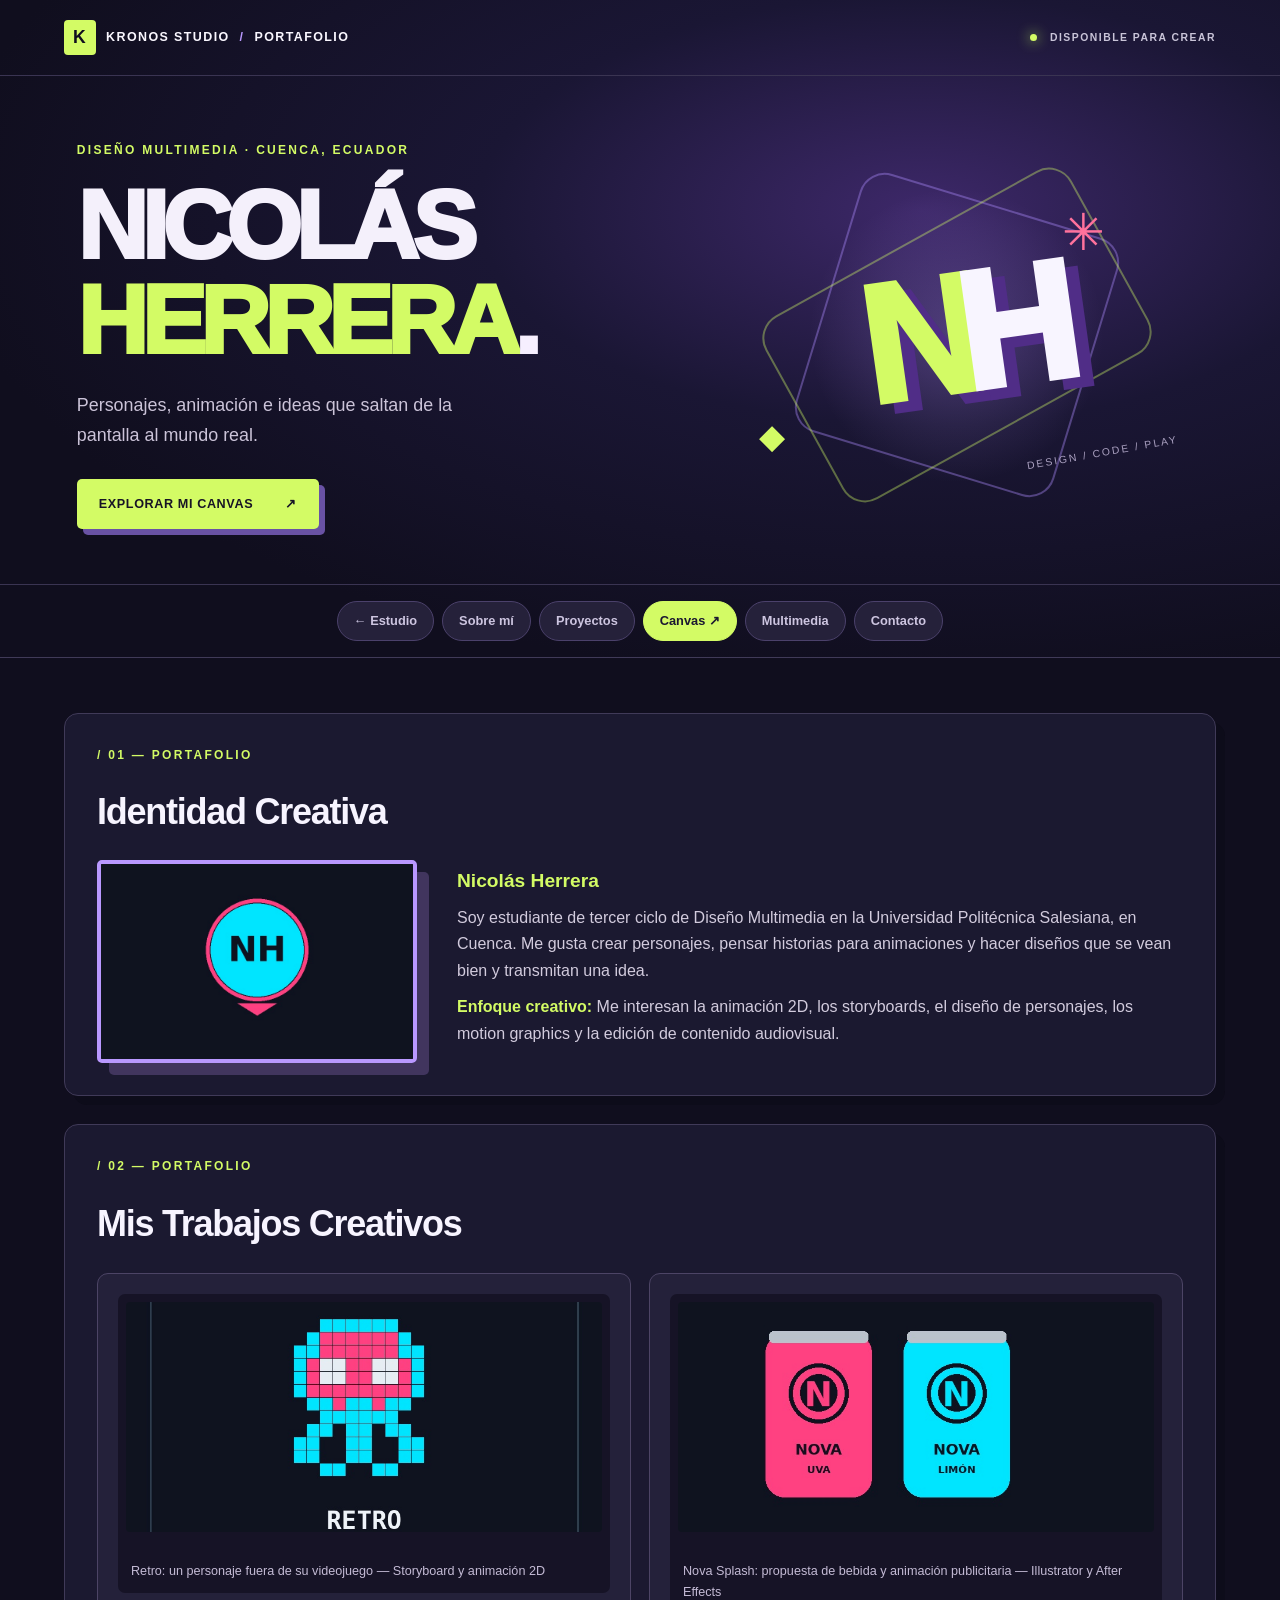
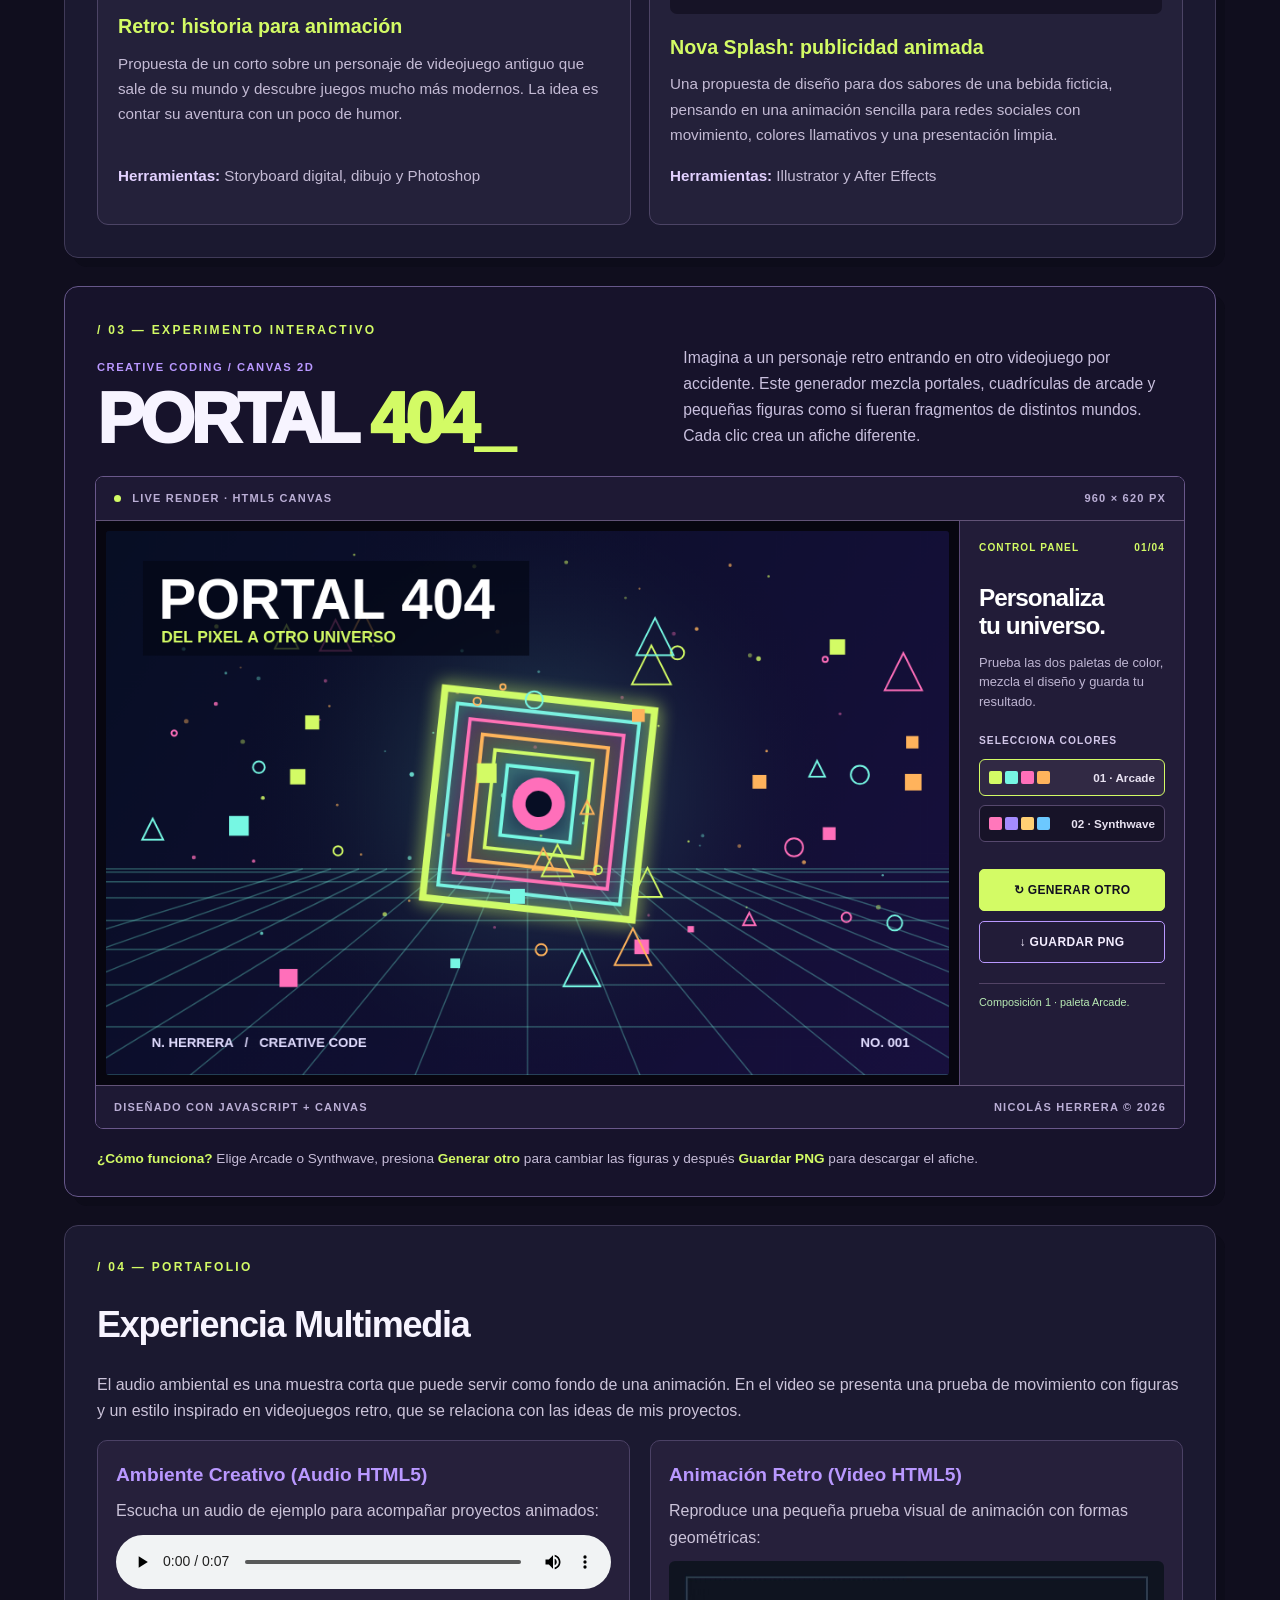
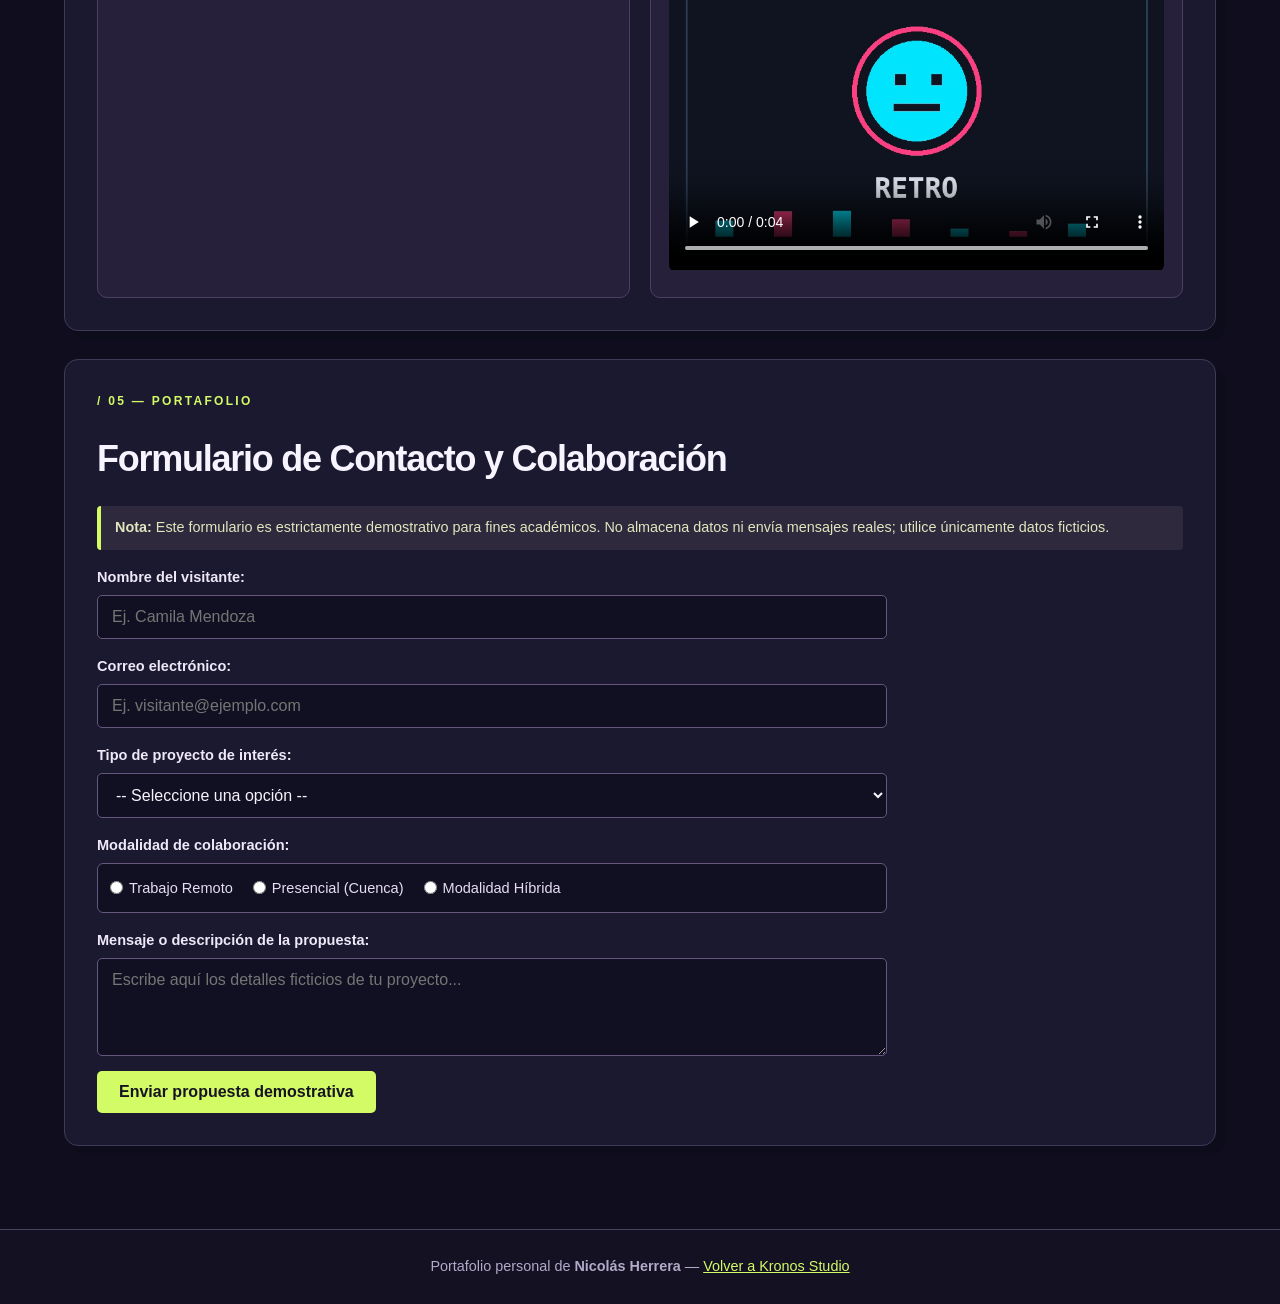
==== integrantes/nicolas/index.html @ 202b3aca "Add files via upload" ====
<!DOCTYPE html>
<html lang="es">
<head>
    <meta charset="UTF-8">
    <meta name="viewport" content="width=device-width, initial-scale=1.0">
    <meta name="description" content="Portafolio multimedia de Nicolás Herrera - Kronos Studio">
    <title>Nicolás Herrera | Kronos Studio</title>
    <link rel="stylesheet" href="../../estilos.css">
    <link rel="stylesheet" href="estilos-nicolas.css">
</head>
<body class="pagina-nicolas">

    <header class="hero-header" id="inicio">
        <div class="encabezado-superior">
            <a class="marca-estudio" href="../../index.html"><span class="marca-bloque">K</span> KRONOS STUDIO <span class="marca-separador">/</span> PORTAFOLIO</a>
            <span class="estado-creativo"><span class="punto-vivo"></span> DISPONIBLE PARA CREAR</span>
        </div>
        <div class="hero-contenido">
            <div class="hero-izquierda">
                <p class="eyebrow">DISEÑO MULTIMEDIA · CUENCA, ECUADOR</p>
                <h1>NICOLÁS<br><span>HERRERA<span class="punto-titulo">.</span></span></h1>
                <p class="bajada">Personajes, animación e ideas que saltan de la pantalla al mundo real.</p>
                <a class="boton-hero" href="#laboratorio-generativo">EXPLORAR MI CANVAS <span aria-hidden="true">↗</span></a>
            </div>
            <div class="hero-derecha" aria-hidden="true">
                <div class="orbita orbita-a"></div><div class="orbita orbita-b"></div>
                <div class="pixel-avatar">N<span>H</span></div>
                <span class="figura-flotante figura-uno">✳</span><span class="figura-flotante figura-dos">◆</span>
                <span class="marcador-sello">DESIGN / CODE / PLAY</span>
            </div>
        </div>
        <nav class="nav-bar" aria-label="Navegación personal">
            <a href="../../index.html">← Estudio</a>
            <a href="#identidad">Sobre mí</a>
            <a href="#proyectos">Proyectos</a>
            <a href="#laboratorio-generativo" class="nav-destacado">Canvas ↗</a>
            <a href="#multimedia">Multimedia</a>
            <a href="#contacto">Contacto</a>
        </nav>
    </header>

    <main class="container">

        <section id="identidad">
            <p class="seccion-numero">/ 01 — PORTAFOLIO</p>
            <h2>Identidad Creativa</h2>
            <div class="perfil-grid">
                <div>
                    <img src="imagenes/perfil.jpg" alt="Identidad gráfica geométrica con las iniciales NH de Nicolás Herrera">
                </div>
                <div>
                    <h3>Nicolás Herrera</h3>
                    <p>Soy estudiante de tercer ciclo de Diseño Multimedia en la Universidad Politécnica Salesiana, en Cuenca. Me gusta crear personajes, pensar historias para animaciones y hacer diseños que se vean bien y transmitan una idea.</p>
                    <p><strong>Enfoque creativo:</strong> Me interesan la animación 2D, los storyboards, el diseño de personajes, los motion graphics y la edición de contenido audiovisual.</p>
                </div>
            </div>
        </section>

        <section id="proyectos">
            <p class="seccion-numero">/ 02 — PORTAFOLIO</p>
            <h2>Mis Trabajos Creativos</h2>
            <div class="grid-cards">
                <article class="card">
                    <div>
                        <figure>
                            <img src="imagenes/proyecto1.jpg" alt="Ilustración de un personaje pixel art del concepto Retro">
                            <figcaption>Retro: un personaje fuera de su videojuego &mdash; Storyboard y animación 2D</figcaption>
                        </figure>
                        <h3>Retro: historia para animación</h3>
                        <p>Propuesta de un corto sobre un personaje de videojuego antiguo que sale de su mundo y descubre juegos mucho más modernos. La idea es contar su aventura con un poco de humor.</p>
                    </div>
                    <p><strong>Herramientas:</strong> Storyboard digital, dibujo y Photoshop</p>
                </article>

                <article class="card">
                    <div>
                        <figure>
                            <img src="imagenes/proyecto2.jpg" alt="Ilustración gráfica de dos latas de Nova Splash, una rosada y otra celeste">
                            <figcaption>Nova Splash: propuesta de bebida y animación publicitaria &mdash; Illustrator y After Effects</figcaption>
                        </figure>
                        <h3>Nova Splash: publicidad animada</h3>
                        <p>Una propuesta de diseño para dos sabores de una bebida ficticia, pensando en una animación sencilla para redes sociales con movimiento, colores llamativos y una presentación limpia.</p>
                    </div>
                    <p><strong>Herramientas:</strong> Illustrator y After Effects</p>
                </article>
            </div>
        </section>

        <section id="laboratorio-generativo" class="laboratorio">
            <div class="lab-intro">
                <div>
                    <p class="seccion-numero">/ 03 — EXPERIMENTO INTERACTIVO</p>
                    <span class="lab-etiqueta">CREATIVE CODING / CANVAS 2D</span>
                    <h2>PORTAL <span>404_</span></h2>
                </div>
                <p class="lab-descripcion">Imagina a un personaje retro entrando en otro videojuego por accidente. Este generador mezcla portales, cuadrículas de arcade y pequeñas figuras como si fueran fragmentos de distintos mundos. Cada clic crea un afiche diferente.</p>
            </div>
            <div class="lab-marco">
                <div class="canvas-superior"><span><span class="led"></span> LIVE RENDER · HTML5 CANVAS</span><span>960 × 620 PX</span></div>
                <div class="lab-grid">
                    <div class="canvas-area">
                        <canvas id="canvasNicolas" width="960" height="620" role="img" aria-label="Afiche generativo PORTAL 404 con cuadrículas, portales de neón, figuras geométricas y texto. Cambia al usar los botones.">Tu navegador no admite Canvas HTML5.</canvas>
                    </div>
                    <aside class="panel-creative" aria-label="Controles del generador">
                        <div class="panel-cabecera"><span>CONTROL PANEL</span><span>01/04</span></div>
                        <h3>Personaliza<br>tu universo.</h3>
                        <p>Prueba las dos paletas de color, mezcla el diseño y guarda tu resultado.</p>
                        <div class="selector-paleta"><span>SELECCIONA COLORES</span>
                            <button type="button" id="nicoPaleta1" class="paleta-opcion activa" aria-pressed="true"><span class="muestras muestras-1" aria-hidden="true"><i></i><i></i><i></i><i></i></span><span>01 · Arcade</span></button>
                            <button type="button" id="nicoPaleta2" class="paleta-opcion" aria-pressed="false"><span class="muestras muestras-2" aria-hidden="true"><i></i><i></i><i></i><i></i></span><span>02 · Synthwave</span></button>
                        </div>
                        <div class="acciones-lab">
                            <button type="button" id="nicoGenerar" class="boton-generar">↻ GENERAR OTRO</button>
                            <button type="button" id="nicoGuardar" class="boton-descargar">↓ GUARDAR PNG</button>
                        </div>
                        <p id="nicoEstado" class="estado-panel" role="status" aria-live="polite">Afiche listo para explorar.</p>
                    </aside>
                </div>
                <div class="canvas-inferior"><span>DISEÑADO CON JAVASCRIPT + CANVAS</span><span>NICOLÁS HERRERA © 2026</span></div>
            </div>
            <p class="lab-nota"><strong>¿Cómo funciona?</strong> Elige Arcade o Synthwave, presiona <strong>Generar otro</strong> para cambiar las figuras y después <strong>Guardar PNG</strong> para descargar el afiche.</p>
        </section>

        <section id="multimedia">
            <p class="seccion-numero">/ 04 — PORTAFOLIO</p>
            <h2>Experiencia Multimedia</h2>
            <p>El audio ambiental es una muestra corta que puede servir como fondo de una animación. En el video se presenta una prueba de movimiento con figuras y un estilo inspirado en videojuegos retro, que se relaciona con las ideas de mis proyectos.</p>

            <div class="media-grid">
                <div class="media-box">
                    <h3>Ambiente Creativo (Audio HTML5)</h3>
                    <p>Escucha un audio de ejemplo para acompañar proyectos animados:</p>
                    <audio controls>
                        <source src="audio/ambiente.wav" type="audio/wav">
                        Tu navegador no soporta el elemento de audio HTML5.
                    </audio>
                </div>

                <div class="media-box">
                    <h3>Animación Retro (Video HTML5)</h3>
                    <p>Reproduce una pequeña prueba visual de animación con formas geométricas:</p>
                    <video controls width="480">
                        <source src="videos/presentacion.webm" type="video/webm">
                        Tu navegador no soporta el elemento de video HTML5.
                    </video>
                </div>
            </div>
        </section>

        <section id="contacto">
            <p class="seccion-numero">/ 05 — PORTAFOLIO</p>
            <h2>Formulario de Contacto y Colaboración</h2>
            <p class="aviso-demo">
                <strong>Nota:</strong> Este formulario es estrictamente demostrativo para fines académicos.
                No almacena datos ni envía mensajes reales; utilice únicamente datos ficticios.
            </p>

            <form class="contact-form" action="#" method="get" onsubmit="alert('Formulario demostrativo validado correctamente.'); return false;">
                <div class="form-group">
                    <label for="nombre">Nombre del visitante:</label>
                    <input type="text" id="nombre" name="nombre" placeholder="Ej. Camila Mendoza" required>
                </div>

                <div class="form-group">
                    <label for="correo">Correo electrónico:</label>
                    <input type="email" id="correo" name="correo" placeholder="Ej. visitante@ejemplo.com" required>
                </div>

                <div class="form-group">
                    <label for="tipo-proyecto">Tipo de proyecto de interés:</label>
                    <select id="tipo-proyecto" name="tipo-proyecto" required>
                        <option value="">-- Seleccione una opción --</option>
                        <option value="motion">Animación y Motion Graphics</option>
                        <option value="ilustracion">Ilustración Digital y Arte Conceptual</option>
                        <option value="web">Diseño de Interfaz Web Multimedia</option>
                        <option value="audio-video">Producción Audiovisual y Sonora</option>
                    </select>
                </div>

                <div class="form-group">
                    <label>Modalidad de colaboración:</label>
                    <div class="radio-group">
                        <label class="radio-option">
                            <input type="radio" name="modalidad" value="remoto" required> Trabajo Remoto
                        </label>
                        <label class="radio-option">
                            <input type="radio" name="modalidad" value="presencial"> Presencial (Cuenca)
                        </label>
                        <label class="radio-option">
                            <input type="radio" name="modalidad" value="hibrido"> Modalidad Híbrida
                        </label>
                    </div>
                </div>

                <div class="form-group">
                    <label for="mensaje">Mensaje o descripción de la propuesta:</label>
                    <textarea id="mensaje" name="mensaje" rows="4" placeholder="Escribe aquí los detalles ficticios de tu proyecto..." required></textarea>
                </div>

                <button type="submit">Enviar propuesta demostrativa</button>
            </form>
        </section>

    </main>

    <footer>
        <p>Portafolio personal de <strong>Nicolás Herrera</strong> &mdash; <a href="../../index.html">Volver a Kronos Studio</a></p>
    </footer>

    <script src="canvas.js"></script>
</body>
</html>
---- estilos.css ----
* {
    box-sizing: border-box;
    margin: 0;
    padding: 0;
}
body {
    background-color: #0d1117;
    color: #e6edf3;
    font-family: 'Segoe UI', Roboto, Helvetica, Arial, sans-serif;
    line-height: 1.6;
}
.hero-header {
    background: linear-gradient(135deg, #161b22 0%, #1f2937 100%);
    border-bottom: 3px solid #00e5ff;
    padding: 40px 20px;
    text-align: center;
}
.hero-header h1 {
    font-size: 2.4rem;
    color: #00e5ff;
    letter-spacing: 1px;
    margin-bottom: 10px;
}
.hero-header p {
    max-width: 720px;
    margin: 0 auto 20px auto;
    color: #9ca3af;
    font-size: 1.05rem;
}
.nav-bar {
    display: flex;
    justify-content: center;
    flex-wrap: wrap;
    gap: 15px;
    margin-top: 15px;
}
.nav-bar a, .btn-link {
    display: inline-block;
    background-color: #00e5ff;
    color: #0d1117;
    text-decoration: none;
    font-weight: bold;
    padding: 10px 18px;
    border-radius: 6px;
    transition: background-color 0.2s ease, transform 0.2s ease;
}
.nav-bar a:hover, .btn-link:hover {
    background-color: #ff4081;
    color: #ffffff;
    transform: translateY(-2px);
}
.container {
    max-width: 1050px;
    margin: 0 auto;
    padding: 35px 20px;
}
section {
    background-color: #161b22;
    border: 1px solid #30363d;
    border-radius: 10px;
    padding: 28px;
    margin-bottom: 30px;
}
h2 {
    color: #ff4081;
    font-size: 1.6rem;
    margin-bottom: 15px;
    border-bottom: 1px solid #30363d;
    padding-bottom: 8px;
}
h3 {
    color: #00e676;
    font-size: 1.2rem;
    margin-bottom: 8px;
}
.banner-box {
    text-align: center;
    margin-top: 20px;
}
.banner-box img {
    max-width: 100%;
    height: auto;
    border-radius: 8px;
    border: 1px solid #30363d;
}
.grid-cards {
    display: grid;
    grid-template-columns: repeat(auto-fit, minmax(270px, 1fr));
    gap: 22px;
    margin-top: 20px;
}
.card {
    background-color: #0d1117;
    border: 1px solid #30363d;
    border-radius: 10px;
    padding: 20px;
    text-align: center;
    display: flex;
    flex-direction: column;
    justify-content: space-between;
}
.card img {
    width: 100%;
    height: 190px;
    object-fit: cover;
    border-radius: 8px;
    margin-bottom: 15px;
    border: 1px solid #30363d;
}
.card p {
    color: #9ca3af;
    margin-bottom: 16px;
    font-size: 0.95rem;
}
.perfil-grid {
    display: grid;
    grid-template-columns: repeat(auto-fit, minmax(260px, 1fr));
    gap: 24px;
    align-items: center;
}
.perfil-grid img {
    width: 100%;
    max-width: 320px;
    border-radius: 10px;
    border: 2px solid #00e5ff;
    display: block;
    margin: 0 auto;
}
figure {
    background-color: #0d1117;
    border: 1px solid #30363d;
    border-radius: 8px;
    padding: 15px;
    margin-bottom: 12px;
    text-align: center;
}
figure img {
    width: 100%;
    max-height: 220px;
    object-fit: cover;
    border-radius: 6px;
}
figcaption {
    color: #9ca3af;
    font-size: 0.85rem;
    margin-top: 8px;
}
.media-grid {
    display: grid;
    grid-template-columns: repeat(auto-fit, minmax(300px, 1fr));
    gap: 20px;
    margin-top: 15px;
}
.media-box {
    background-color: #0d1117;
    border: 1px solid #30363d;
    border-radius: 8px;
    padding: 18px;
}
audio, video {
    width: 100%;
    margin-top: 10px;
    border-radius: 6px;
}
.contact-form {
    display: flex;
    flex-direction: column;
    gap: 15px;
    margin-top: 15px;
}
.form-group {
    display: flex;
    flex-direction: column;
    gap: 6px;
}
.form-group label {
    font-weight: bold;
    color: #e6edf3;
}
input[type="text"],
input[type="email"],
select,
textarea {
    background-color: #0d1117;
    border: 1px solid #30363d;
    border-radius: 6px;
    color: #e6edf3;
    padding: 10px 12px;
    font-size: 1rem;
    font-family: inherit;
}
input:focus, select:focus, textarea:focus {
    outline: none;
    border-color: #00e5ff;
}
.radio-group {
    display: flex;
    flex-wrap: wrap;
    gap: 20px;
    background-color: #0d1117;
    border: 1px solid #30363d;
    padding: 12px;
    border-radius: 6px;
}
.radio-option {
    display: flex;
    align-items: center;
    gap: 6px;
    font-weight: normal !important;
}
button[type="submit"] {
    background-color: #00e676;
    color: #0d1117;
    border: none;
    padding: 12px 22px;
    font-size: 1rem;
    font-weight: bold;
    border-radius: 6px;
    cursor: pointer;
    align-self: flex-start;
}
button[type="submit"]:hover {
    background-color: #00c853;
}
.aviso-demo {
    background-color: #1f2937;
    border-left: 4px solid #ffab00;
    padding: 10px 14px;
    font-size: 0.9rem;
    color: #fcd34d;
    border-radius: 4px;
}
footer {
    background-color: #161b22;
    border-top: 1px solid #30363d;
    text-align: center;
    padding: 25px 20px;
    color: #8b949e;
    font-size: 0.9rem;
}
---- integrantes/nicolas/estilos-nicolas.css ----
/* PORTAFOLIO DE NICOLÁS - Identidad arcade editorial, independiente del diseño de Andrés */
:root{--nico-fondo:#100e1e;--nico-panel:#1b1930;--nico-tarjeta:#24213a;--nico-borde:#403a58;--nico-texto:#f5f3ff;--nico-apagado:#bdb6cd;--nico-lima:#d3fb65;--nico-lavanda:#b998ff;--nico-rosa:#ff729c}
html{scroll-behavior:smooth}
.pagina-nicolas{background:var(--nico-fondo);color:var(--nico-texto);font-family:'Trebuchet MS','Segoe UI',Arial,sans-serif;line-height:1.65}
.pagina-nicolas a{color:inherit}
.pagina-nicolas .hero-header{padding:0;background:radial-gradient(ellipse at 72% 32%,#3d2869 0%,#1a1634 34%,#100e1e 75%);border:none;border-bottom:1px solid var(--nico-borde);text-align:left;overflow:hidden}
.pagina-nicolas .encabezado-superior{padding:20px clamp(20px,5vw,70px);display:flex;align-items:center;justify-content:space-between;gap:15px;border-bottom:1px solid #3a3452}
.pagina-nicolas .marca-estudio{font-size:.78rem;text-decoration:none;font-weight:800;letter-spacing:1.4px;display:flex;align-items:center;gap:10px;color:#faf7ff}
.pagina-nicolas .marca-bloque{background:var(--nico-lima);color:#100e1e;padding:3px 9px;border-radius:4px;font-weight:900;font-size:1.1rem}
.pagina-nicolas .marca-separador{color:var(--nico-lavanda)}
.pagina-nicolas .estado-creativo{font-size:.65rem;color:#c9c4d8;letter-spacing:1.5px;white-space:nowrap;font-weight:700}
.pagina-nicolas .punto-vivo{display:inline-block;background:var(--nico-lima);width:7px;height:7px;border-radius:50%;margin-right:9px;box-shadow:0 0 13px #c6fa5a}
.pagina-nicolas .hero-contenido{max-width:1320px;min-height:490px;margin:auto;padding:65px 6% 55px;display:grid;grid-template-columns:1.1fr .9fr;align-items:center;gap:30px}
.pagina-nicolas .eyebrow,.pagina-nicolas .seccion-numero{font-size:.75rem;letter-spacing:2.3px;color:var(--nico-lima);font-weight:800;margin-bottom:17px}
.pagina-nicolas .hero-izquierda h1{font-size:clamp(3rem,7.6vw,7rem);letter-spacing:-.065em;line-height:.98;color:#f4f0fb;font-weight:1000;margin:0 0 23px}
.pagina-nicolas .hero-izquierda h1 span{color:var(--nico-lima)}
.pagina-nicolas .hero-izquierda h1 .punto-titulo{color:#f6efff}
.pagina-nicolas .hero-izquierda .bajada{font-size:1.12rem;max-width:440px;margin:0 0 28px;color:#cbc3d8}
.pagina-nicolas .boton-hero{display:inline-flex;align-items:center;justify-content:space-between;gap:32px;padding:15px 22px;background:var(--nico-lima);border-radius:5px;text-decoration:none;color:#171425;font-size:.79rem;font-weight:900;letter-spacing:.6px;box-shadow:6px 6px 0 #6952a4;transition:transform .2s}
.pagina-nicolas .boton-hero:hover{transform:translate(-2px,-2px)}
.pagina-nicolas .hero-derecha{position:relative;min-height:360px;display:grid;place-items:center;isolation:isolate}
.pagina-nicolas .hero-derecha:before{content:'';position:absolute;width:315px;height:315px;background:radial-gradient(circle,#b998ff43 0%,transparent 66%);z-index:-1}
.pagina-nicolas .orbita{border:2px solid #ab89fa66;position:absolute;transform:rotate(17deg);border-radius:26px}
.pagina-nicolas .orbita-a{width:270px;height:270px}.pagina-nicolas .orbita-b{width:350px;height:210px;transform:rotate(-29deg);border-color:#d3fb6560}
.pagina-nicolas .pixel-avatar{font-weight:1000;letter-spacing:-.14em;line-height:1;text-shadow:13px 11px 0 #502d87;font-size:clamp(7.5rem,13vw,13rem);color:#d3fb65;transform:rotate(-8deg)}
.pagina-nicolas .pixel-avatar span{color:#f8f5ff}
.pagina-nicolas .figura-flotante{position:absolute;font-size:3.2rem;color:var(--nico-rosa)}
.pagina-nicolas .figura-uno{top:10%;right:20%}.pagina-nicolas .figura-dos{bottom:14%;left:10%;font-size:2.1rem;color:var(--nico-lima)}
.pagina-nicolas .marcador-sello{position:absolute;right:5%;bottom:15%;transform:rotate(-10deg);font-size:.65rem;letter-spacing:2px;color:#aaa0c0}
.pagina-nicolas .nav-bar{padding:16px 6%;margin:0;border-top:1px solid #3a3452;gap:8px;justify-content:center}
.pagina-nicolas .nav-bar a{color:#cdc5e0;background:#25213a;border:1px solid #4b416b;border-radius:100px;padding:8px 16px;text-decoration:none;font-size:.8rem;font-weight:800}
.pagina-nicolas .nav-bar a:hover,.pagina-nicolas .nav-bar a:focus-visible{background:#433365;transform:none;color:white}
.pagina-nicolas .nav-bar .nav-destacado{background:#d3fb65;color:#1b1731;border-color:#d3fb65}
.pagina-nicolas .container{max-width:1200px;margin:auto;padding:55px 24px}
.pagina-nicolas section{background:var(--nico-panel);border:1px solid var(--nico-borde);border-radius:14px;padding:32px;margin-bottom:28px;box-shadow:9px 9px 0 rgba(5,4,15,.25);scroll-margin-top:22px}
.pagina-nicolas section h2{color:#f7f4ff;font-size:clamp(1.6rem,3.4vw,2.25rem);border:0;padding:0;margin:0 0 18px;letter-spacing:-.035em}
.pagina-nicolas h3{color:var(--nico-lima)}
.pagina-nicolas #identidad .perfil-grid{grid-template-columns:minmax(200px,320px) 1fr;gap:40px}
.pagina-nicolas .perfil-grid img{border:4px solid var(--nico-lavanda);border-radius:5px;box-shadow:12px 12px 0 #41355e;width:100%;max-width:320px}
.pagina-nicolas .perfil-grid p{color:#d2cbdd;margin-bottom:10px}
.pagina-nicolas .perfil-grid strong{color:var(--nico-lima)}
.pagina-nicolas .grid-cards{grid-template-columns:repeat(2,minmax(0,1fr));gap:18px}
.pagina-nicolas .card{background:var(--nico-tarjeta);border:1px solid #4c4465;text-align:left;padding:20px;border-radius:11px;overflow:hidden}
.pagina-nicolas figure{background:#161326;border:0;padding:8px;border-radius:7px;margin-bottom:17px}
.pagina-nicolas figure img{height:230px;max-height:unset;object-fit:cover;border:0;border-radius:4px}
.pagina-nicolas .card p,.pagina-nicolas figcaption{color:#c4bbd5}
.pagina-nicolas figcaption{font-size:.79rem;text-align:left;margin:6px 5px 3px}
.pagina-nicolas .card h3{color:var(--nico-lima);font-size:1.23rem}
.pagina-nicolas .card strong{color:#e2d1ff}
.pagina-nicolas .media-box{background:#26203b;border:1px solid #4b4165;border-radius:10px}
.pagina-nicolas .media-box h3{color:var(--nico-lavanda)}
.pagina-nicolas .media-box p,.pagina-nicolas #multimedia>p:not(.seccion-numero){color:#cbc3d9}
.pagina-nicolas audio,.pagina-nicolas video{max-width:100%}
/* Formulario demostrativo: apariencia distinta de los demás integrantes */
.pagina-nicolas .contact-form{gap:15px;max-width:790px}
.pagina-nicolas .form-group label{color:#eee8f7;font-size:.91rem}
.pagina-nicolas input[type="text"],.pagina-nicolas input[type="email"],.pagina-nicolas select,.pagina-nicolas textarea{background:#111022;color:#f6f3fc;border:1px solid #64567c;border-radius:5px;padding:12px 14px;width:100%}
.pagina-nicolas input:focus,.pagina-nicolas select:focus,.pagina-nicolas textarea:focus{outline:2px solid #d3fb65;outline-offset:1px;border-color:#d3fb65}
.pagina-nicolas .radio-group{background:#111022;border:1px solid #64567c;border-radius:6px}
.pagina-nicolas .radio-option{color:#e7ddf0!important;font-weight:400!important}
.pagina-nicolas button[type="submit"]{background:var(--nico-lima);color:#161323;border-radius:5px;font-weight:900}
.pagina-nicolas button[type="submit"]:hover{background:#edff9d}
.pagina-nicolas .aviso-demo{background:#2f293d;border-left:4px solid #d3fb65;color:#dfe7be}
.pagina-nicolas footer{background:#141123;border-top:1px solid #4b4260;color:#b3a9c9}
.pagina-nicolas footer a{color:var(--nico-lima)}
/* EL GENERADOR DE CANVAS */
.pagina-nicolas .laboratorio{background:#17132b;border:1px solid #66578a;padding:0;overflow:hidden}
.pagina-nicolas .lab-intro{padding:34px 32px 22px;display:grid;grid-template-columns:1.05fr .95fr;align-items:end;gap:34px}
.pagina-nicolas .lab-intro .seccion-numero{margin-bottom:12px}
.pagina-nicolas .lab-etiqueta{display:inline-block;color:var(--nico-lavanda);letter-spacing:1.5px;font-size:.7rem;font-weight:800;margin-bottom:8px}
.pagina-nicolas .lab-intro h2{margin:0;font-size:clamp(2.4rem,5.5vw,4.7rem);font-weight:1000;line-height:1;letter-spacing:-.06em}
.pagina-nicolas .lab-intro h2 span{color:var(--nico-lima)}
.pagina-nicolas .lab-descripcion{color:#c9c0de;font-size:.98rem;max-width:485px;padding-bottom:6px}
.pagina-nicolas .lab-marco{margin:0 30px;background:#0c0b17;border:1px solid #6a588b;border-radius:8px;overflow:hidden}
.pagina-nicolas .canvas-superior,.pagina-nicolas .canvas-inferior{display:flex;justify-content:space-between;gap:12px;align-items:center;padding:12px 18px;background:#1e1934;color:#baaed5;font-size:.69rem;font-weight:700;letter-spacing:1.2px}
.pagina-nicolas .canvas-superior{border-bottom:1px solid #625377}.pagina-nicolas .canvas-inferior{border-top:1px solid #625377}
.pagina-nicolas .led{display:inline-block;width:7px;height:7px;border-radius:50%;background:var(--nico-lima);margin-right:7px}
.pagina-nicolas .lab-grid{display:grid;grid-template-columns:minmax(0,1fr) 225px;gap:0;align-items:stretch}
.pagina-nicolas .canvas-area{display:flex;align-items:center;justify-content:center;background:#070610;padding:10px;min-width:0}
.pagina-nicolas #canvasNicolas{display:block;width:100%;height:auto;max-width:960px;aspect-ratio:960/620;background:#09091b;border-radius:3px}
.pagina-nicolas .panel-creative{background:#221c38;padding:19px;border-left:1px solid #594875;display:flex;flex-direction:column;min-width:0}
.pagina-nicolas .panel-cabecera{display:flex;justify-content:space-between;color:var(--nico-lima);font-size:.63rem;font-weight:900;letter-spacing:1.1px;margin-bottom:28px}
.pagina-nicolas .panel-creative h3{font-size:1.52rem;line-height:1.12;letter-spacing:-.04em;margin-bottom:14px;color:#fff}
.pagina-nicolas .panel-creative>p{font-size:.81rem;color:#beb5d2;line-height:1.5;margin-bottom:22px}
.pagina-nicolas .selector-paleta>span{color:#d1c6e8;letter-spacing:1px;font-size:.64rem;font-weight:800;display:block;margin-bottom:9px}
.pagina-nicolas .paleta-opcion{width:100%;padding:11px 9px;border:1px solid #56486d;border-radius:6px;color:#e8e2f1;background:#171328;font:800 .73rem 'Trebuchet MS','Segoe UI',sans-serif;display:flex;align-items:center;justify-content:space-between;gap:7px;margin-bottom:9px;cursor:pointer}
.pagina-nicolas .paleta-opcion:hover,.pagina-nicolas .paleta-opcion:focus-visible,.pagina-nicolas .paleta-opcion.activa{border-color:#d3fb65;background:#312944}
.pagina-nicolas .muestras{display:flex;gap:3px}
.pagina-nicolas .muestras i{display:block;width:13px;height:13px;border-radius:2px;background:#d3fb65}
.pagina-nicolas .muestras-1 i:nth-child(2){background:#76f7e3}.pagina-nicolas .muestras-1 i:nth-child(3){background:#ff6fba}.pagina-nicolas .muestras-1 i:nth-child(4){background:#ffb35c}
.pagina-nicolas .muestras-2 i:nth-child(1){background:#ff77bb}.pagina-nicolas .muestras-2 i:nth-child(2){background:#a48bff}.pagina-nicolas .muestras-2 i:nth-child(3){background:#ffcf74}.pagina-nicolas .muestras-2 i:nth-child(4){background:#6cc8ff}
.pagina-nicolas .acciones-lab{margin-top:18px;display:grid;gap:10px}
.pagina-nicolas .acciones-lab button{font:900 .75rem 'Trebuchet MS','Segoe UI',sans-serif;letter-spacing:.4px;padding:13px 8px;border-radius:5px;cursor:pointer;transition:transform .15s ease}
.pagina-nicolas .acciones-lab button:hover{transform:translateY(-2px)}
.pagina-nicolas .boton-generar{background:var(--nico-lima);border:1px solid var(--nico-lima);color:#111020}
.pagina-nicolas .boton-descargar{background:transparent;border:1px solid var(--nico-lavanda);color:#f4edff}
.pagina-nicolas .panel-creative #nicoEstado{margin:20px 0 0;font-size:.68rem;color:#b9ebb4;border-top:1px solid #524365;padding-top:10px}
.pagina-nicolas .lab-nota{padding:19px 32px 25px;color:#c7bdd9;font-size:.85rem}
.pagina-nicolas .lab-nota strong{color:var(--nico-lima)}
@media(max-width:900px){.pagina-nicolas .lab-grid{grid-template-columns:1fr}.pagina-nicolas .panel-creative{border-left:0;border-top:1px solid #594875}.pagina-nicolas .panel-creative h3 br{display:none}.pagina-nicolas .selector-paleta{max-width:550px}.pagina-nicolas .acciones-lab{grid-template-columns:1fr 1fr}.pagina-nicolas .panel-cabecera{margin-bottom:16px}}
@media(max-width:720px){.pagina-nicolas .hero-contenido{grid-template-columns:1fr;padding:48px 23px 28px}.pagina-nicolas .hero-derecha{min-height:250px}.pagina-nicolas .pixel-avatar{font-size:9rem}.pagina-nicolas .orbita-a{width:215px;height:215px}.pagina-nicolas .orbita-b{width:260px;height:160px}.pagina-nicolas .hero-izquierda h1{font-size:clamp(3.4rem,12vw,6rem)}.pagina-nicolas .estado-creativo{display:none}.pagina-nicolas .encabezado-superior{padding:17px 23px}.pagina-nicolas .container{padding:27px 13px}.pagina-nicolas section{padding:22px 18px}.pagina-nicolas #identidad .perfil-grid{grid-template-columns:1fr}.pagina-nicolas .grid-cards{grid-template-columns:1fr}.pagina-nicolas .lab-intro{grid-template-columns:1fr;gap:12px;padding:26px 20px 20px}.pagina-nicolas .lab-marco{margin:0 12px}.pagina-nicolas .lab-nota{padding:18px 20px}.pagina-nicolas .canvas-superior,.pagina-nicolas .canvas-inferior{font-size:.57rem;padding:9px}.pagina-nicolas .acciones-lab{grid-template-columns:1fr}}
@media(max-width:480px){.pagina-nicolas .nav-bar{justify-content:flex-start;padding:12px}.pagina-nicolas .nav-bar a{font-size:.72rem;padding:8px 11px}.pagina-nicolas .marca-estudio{font-size:.65rem}.pagina-nicolas .lab-intro h2{font-size:2.8rem}.pagina-nicolas .canvas-inferior span:last-child{display:none}.pagina-nicolas .card{padding:12px}}
@media(prefers-reduced-motion:reduce){html{scroll-behavior:auto}.pagina-nicolas *{transition:none!important}}
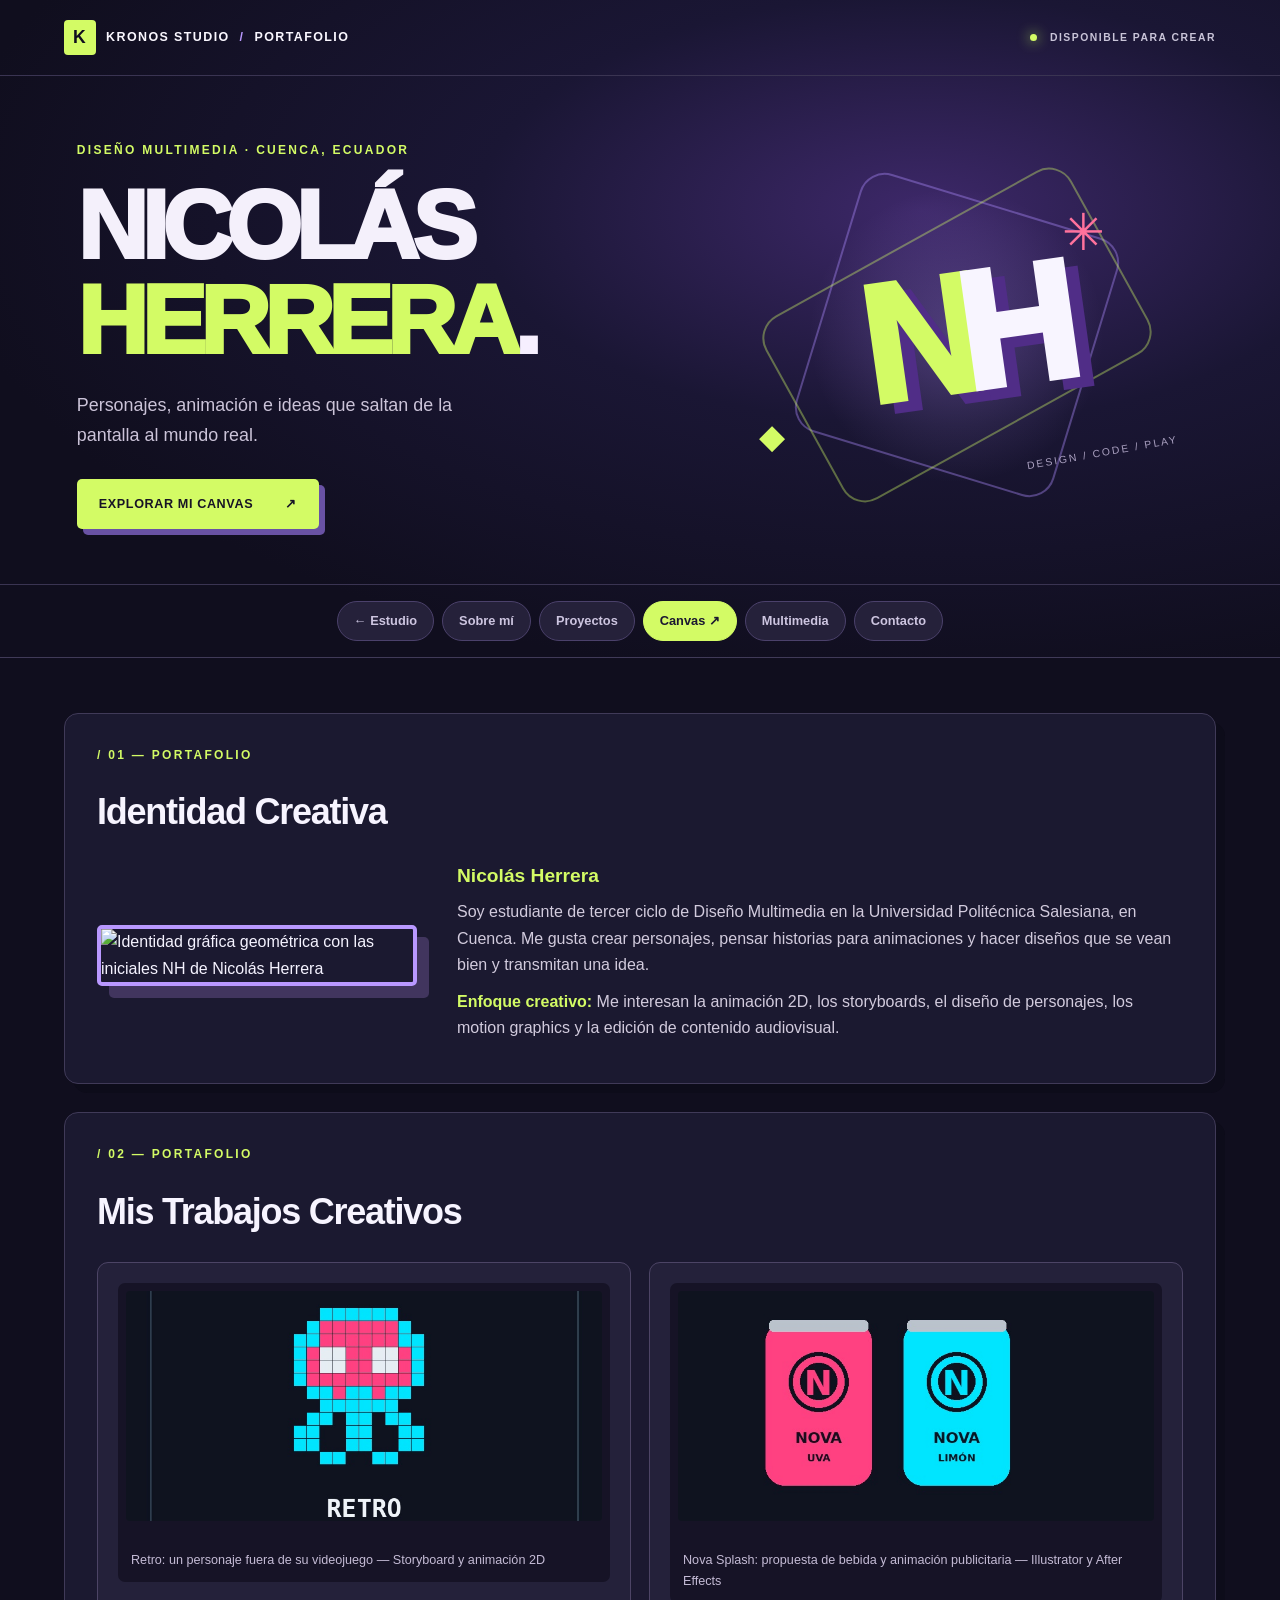
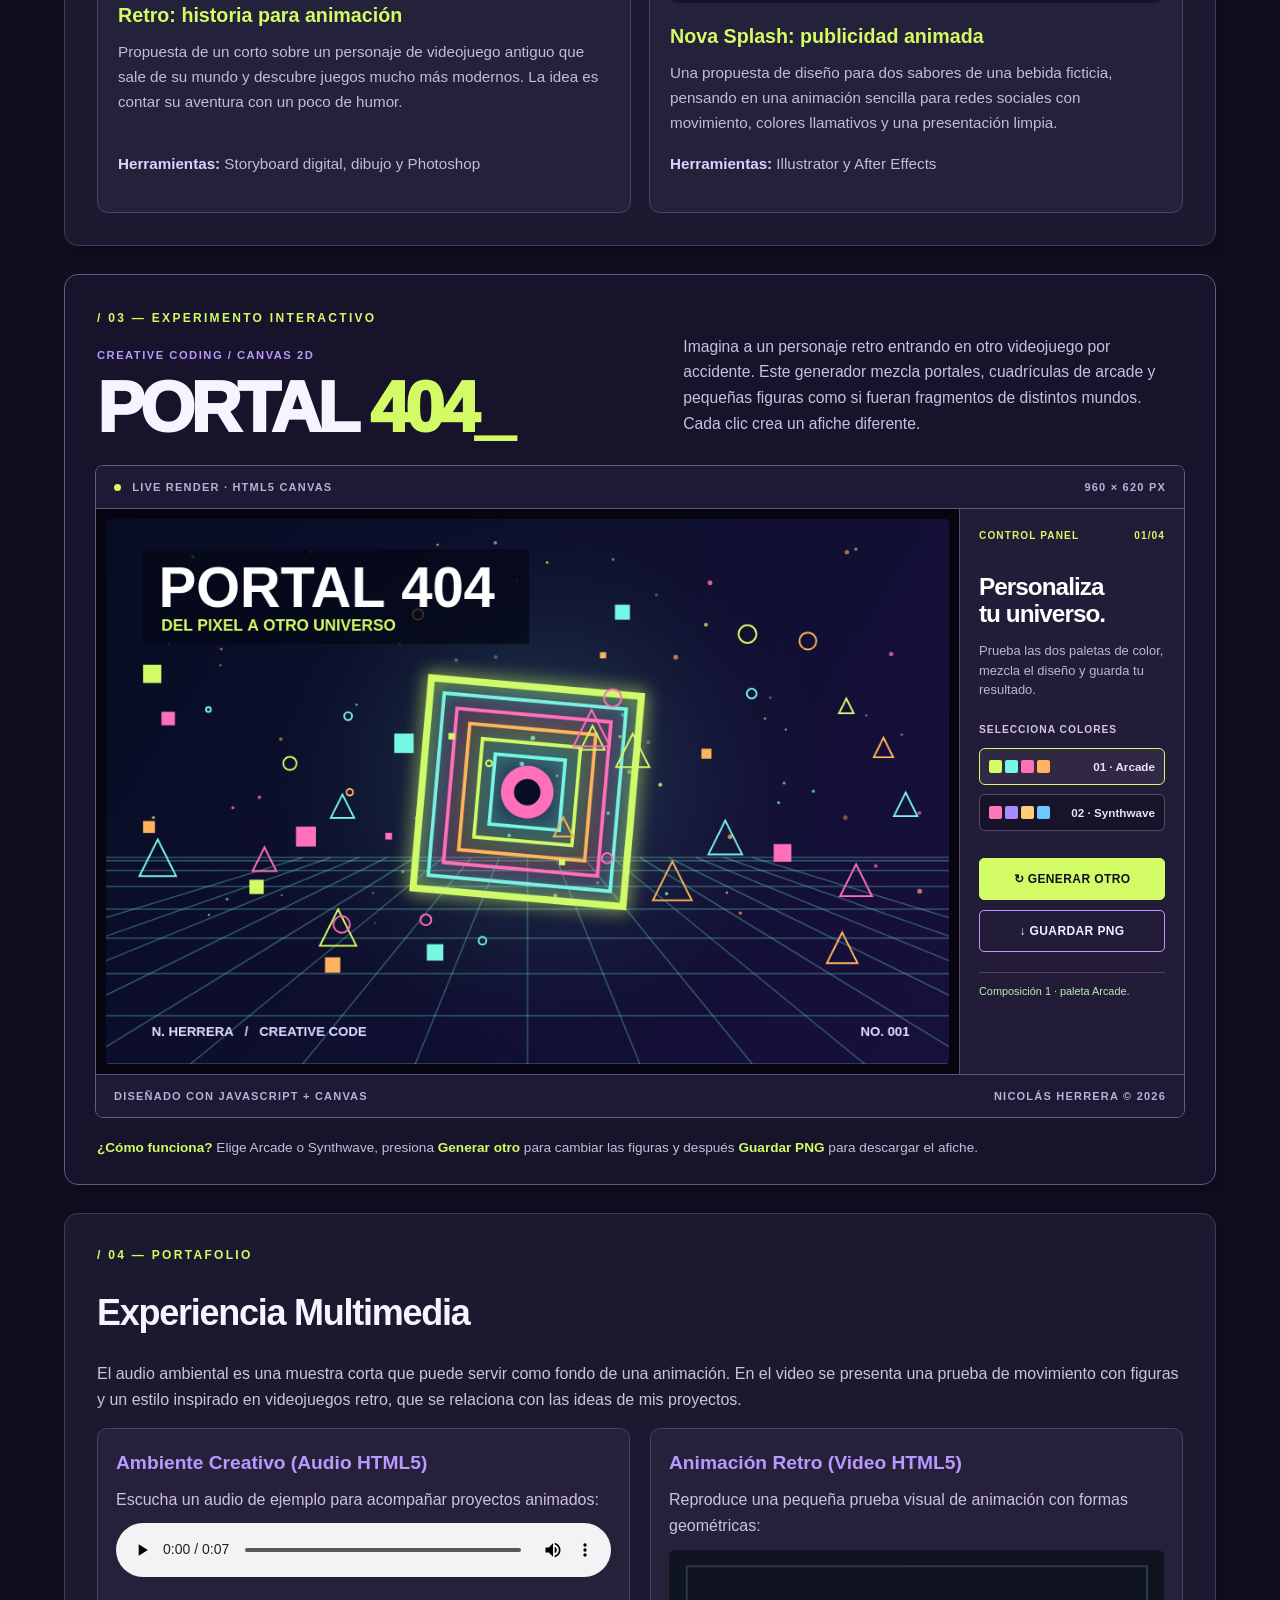
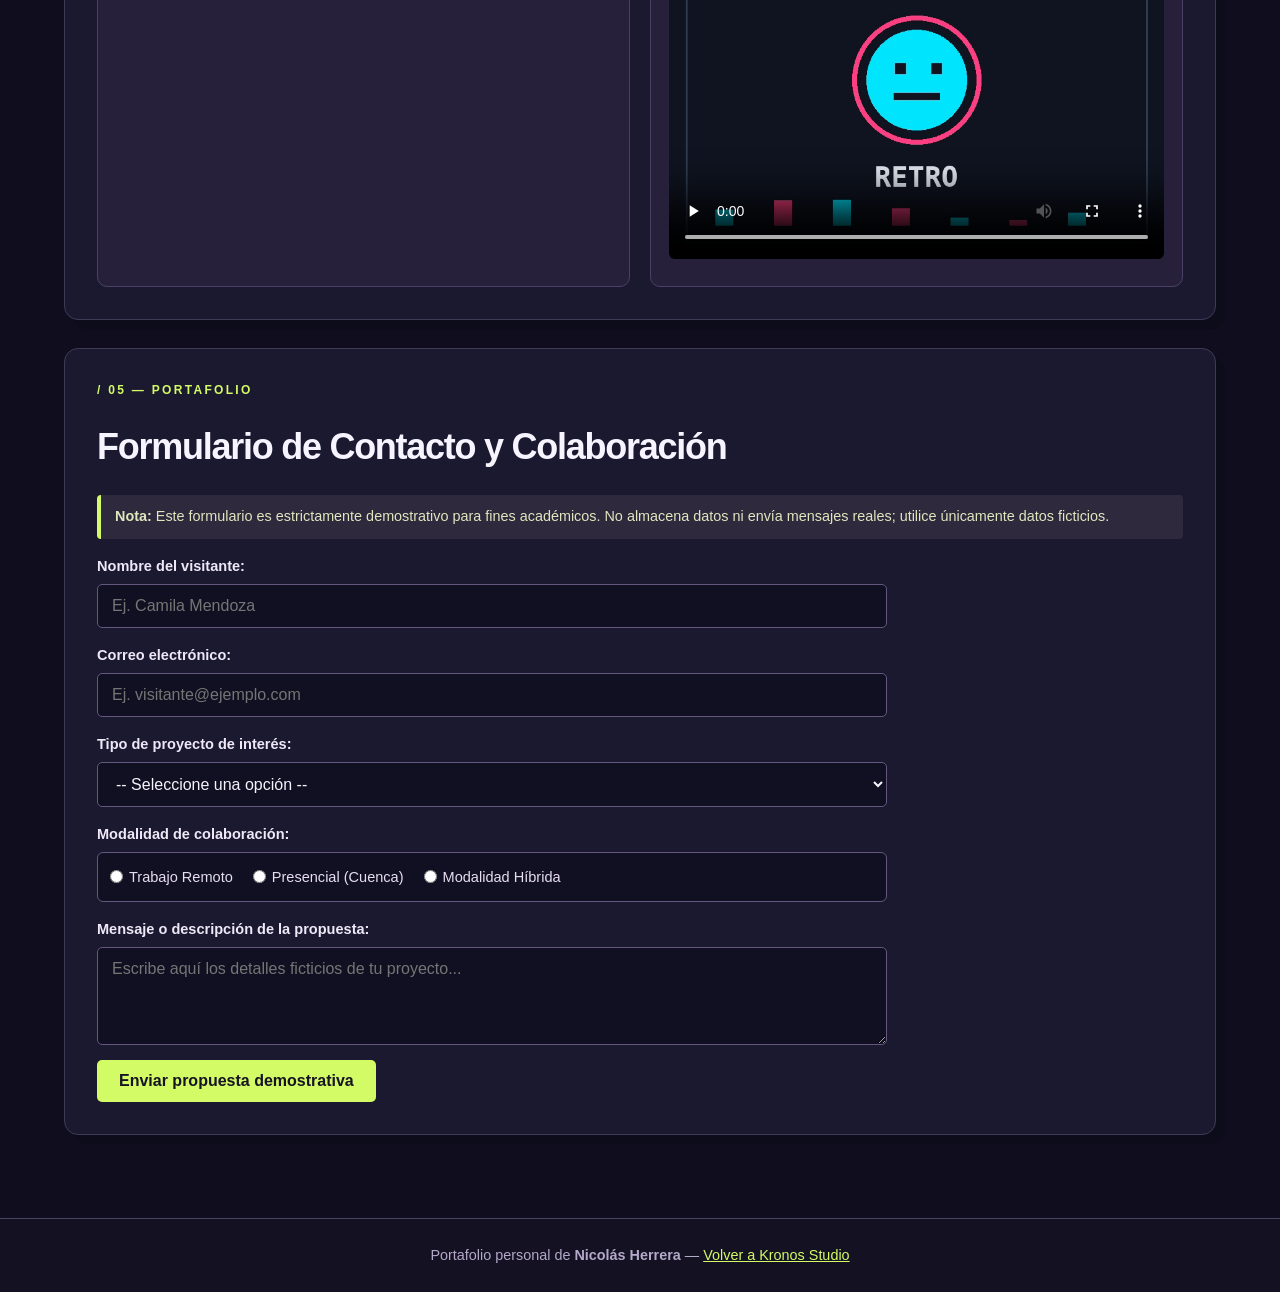
==== commit bd434d52: "Update index.html" ====
--- a/integrantes/nicolas/index.html
+++ b/integrantes/nicolas/index.html
@@ -46,7 +46,7 @@
             <h2>Identidad Creativa</h2>
             <div class="perfil-grid">
                 <div>
-                    <img src="imagenes/perfil.jpg" alt="Identidad gráfica geométrica con las iniciales NH de Nicolás Herrera">
+                    <img src="imagenes/perfiluwu.jpg" alt="Identidad gráfica geométrica con las iniciales NH de Nicolás Herrera">
                 </div>
                 <div>
                     <h3>Nicolás Herrera</h3>
--- a/estilos.css
+++ b/estilos.css
@@ -238,3 +238,306 @@
     color: #8b949e;
     font-size: 0.9rem;
 }
+
+/* =========================================
+   COMENTARIOS Y RECOMENDACIONES
+========================================= */
+
+.feedback-section {
+    padding: 45px 28px;
+    background: linear-gradient(135deg, #161b22, #1f2937);
+    border: 1px solid #30363d;
+    border-top: 3px solid #00e5ff;
+    border-radius: 10px;
+    margin: 40px auto;
+    box-shadow: 0 0 20px #00e5ff15;
+}
+
+.feedback-header {
+    text-align: center;
+    max-width: 700px;
+    margin: 0 auto 35px;
+}
+
+.feedback-etiqueta {
+    color: #00e5ff;
+    font-size: 12px;
+    font-weight: bold;
+    letter-spacing: 4px;
+}
+
+.feedback-header h2 {
+    color: #ff4081;
+    font-size: 1.8rem;
+    margin: 15px 0;
+    border-bottom: 1px solid #30363d;
+    padding-bottom: 12px;
+}
+
+.feedback-header p {
+    color: #9ca3af;
+    line-height: 1.8;
+    font-size: 14px;
+}
+
+/* FORMULARIO */
+
+.feedback-form {
+    max-width: 700px;
+    margin: auto;
+    padding: 28px;
+    display: flex;
+    flex-direction: column;
+    gap: 20px;
+    background-color: #0d1117;
+    border: 1px solid #30363d;
+    border-radius: 10px;
+}
+
+.feedback-group {
+    display: flex;
+    flex-direction: column;
+    gap: 8px;
+}
+
+.feedback-group label {
+    color: #00e5ff;
+    font-size: 14px;
+    font-weight: bold;
+}
+
+.feedback-group input,
+.feedback-group textarea {
+    width: 100%;
+    padding: 13px;
+    background-color: #161b22;
+    border: 1px solid #30363d;
+    border-radius: 6px;
+    color: #e6edf3;
+    font-size: 1rem;
+    font-family: inherit;
+    outline: none;
+    transition: 0.3s;
+}
+
+.feedback-group input::placeholder,
+.feedback-group textarea::placeholder {
+    color: #8b949e;
+}
+
+.feedback-group input:focus,
+.feedback-group textarea:focus {
+    border-color: #00e5ff;
+    box-shadow: 0 0 10px #00e5ff22;
+}
+
+.feedback-group textarea {
+    resize: vertical;
+}
+
+.feedback-button {
+    padding: 13px 22px;
+    margin-top: 5px;
+    background: linear-gradient(90deg, #00e5ff, #00e676);
+    color: #0d1117;
+    border: none;
+    border-radius: 6px;
+    font-family: inherit;
+    font-size: 15px;
+    font-weight: bold;
+    cursor: pointer;
+    align-self: flex-start;
+    transition: 0.3s;
+}
+
+.feedback-button i {
+    margin-right: 8px;
+}
+
+.feedback-button:hover {
+    background: #ff4081;
+    color: white;
+    transform: translateY(-3px);
+    box-shadow: 0 5px 15px #ff408155;
+}
+
+/* =========================================
+   FOOTER KRONOS STUDIO
+========================================= */
+
+.footer-kronos {
+    background: linear-gradient(135deg, #0d1117, #161b22);
+    padding: 50px 10% 20px;
+    border-top: 3px solid #00e5ff;
+}
+
+.footer-content {
+    display: grid;
+    grid-template-columns: 1fr 1fr;
+    gap: 60px;
+    max-width: 1100px;
+    margin: auto;
+    align-items: start;
+}
+
+/* IDENTIDAD DEL ESTUDIO */
+
+.footer-brand h2 {
+    font-size: 27px;
+    letter-spacing: 4px;
+    color: #00e5ff;
+    margin-bottom: 18px;
+}
+
+.footer-brand h2 span {
+    color: #ff4081;
+}
+
+.footer-brand p {
+    max-width: 350px;
+    color: #9ca3af;
+    font-size: 13px;
+    line-height: 1.9;
+}
+
+/* REDES SOCIALES A LA IZQUIERDA */
+
+.footer-social {
+    display: flex;
+    flex-direction: column;
+    align-items: flex-start;
+    gap: 13px;
+}
+
+.footer-social h3 {
+    color: #00e5ff;
+    font-size: 13px;
+    letter-spacing: 2px;
+    margin-bottom: 10px;
+}
+
+.footer-social a {
+    display: flex;
+    align-items: center;
+    gap: 12px;
+    width: 100%;
+    max-width: 360px;
+    margin: 0;
+    padding: 13px 15px;
+    background-color: #161b22;
+    border: 1px solid #30363d;
+    border-radius: 8px;
+    color: #e6edf3;
+    text-decoration: none;
+    transition: 0.3s;
+}
+
+.footer-social a i {
+    font-size: 23px;
+    width: 28px;
+    text-align: center;
+    color: #00e5ff;
+    transition: 0.3s;
+}
+
+.footer-social a span {
+    font-size: 13px;
+    color: #e6edf3;
+}
+
+.footer-social a strong {
+    margin-left: auto;
+    font-size: 11px;
+    color: #ff4081;
+    font-weight: 500;
+}
+
+.footer-social a:hover {
+    border-color: #00e5ff;
+    background-color: #1f2937;
+    transform: translateX(6px);
+    box-shadow: 0 0 12px #00e5ff22;
+}
+
+.footer-social a:hover i {
+    color: #ff4081;
+    transform: scale(1.15);
+}
+
+/* FRANJA INFERIOR */
+
+.footer-bottom {
+    max-width: 1100px;
+    margin: 45px auto 0;
+    padding-top: 20px;
+    border-top: 1px solid #30363d;
+    text-align: center;
+}
+
+.footer-bottom p {
+    color: #8b949e;
+    font-size: 12px;
+    line-height: 1.8;
+    margin: 5px;
+}
+
+/* =========================================
+   DISEÑO RESPONSIVE
+========================================= */
+
+@media (max-width: 850px) {
+
+    .footer-content {
+        grid-template-columns: 1fr;
+        gap: 35px;
+    }
+
+    .footer-brand {
+        text-align: center;
+    }
+
+    .footer-brand p {
+        margin: auto;
+    }
+
+    .footer-social {
+        align-items: flex-start;
+        width: 100%;
+    }
+
+    .footer-social a {
+        max-width: 100%;
+    }
+}
+
+@media (max-width: 600px) {
+
+    .feedback-section {
+        padding: 35px 18px;
+    }
+
+    .feedback-form {
+        padding: 20px 15px;
+    }
+
+    .feedback-header h2 {
+        font-size: 1.4rem;
+    }
+
+    .footer-kronos {
+        padding: 40px 6% 20px;
+    }
+
+    .footer-social a {
+        gap: 8px;
+        padding: 12px 10px;
+    }
+
+    .footer-social a strong {
+        font-size: 10px;
+    }
+
+    .footer-bottom p {
+        font-size: 11px;
+    }
+}
